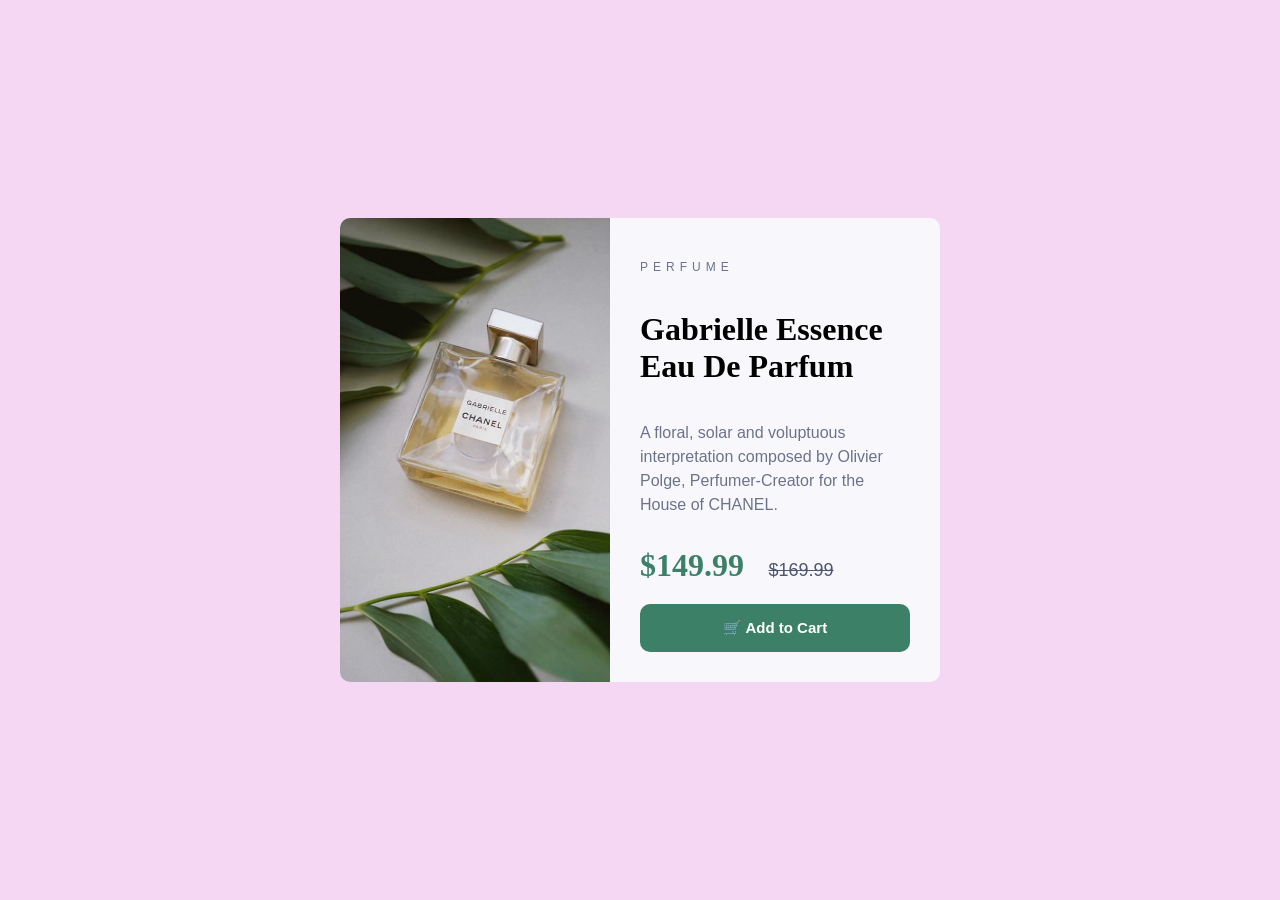
==== Perfume Card/Perfume.html @ e2d63f01 "Add each website in separate folders" ====
<!DOCTYPE html>
<html lang="en">
<head>
  <meta charset="UTF-8">
  <meta name="viewport" content="width=device-width, initial-scale=1.0"> 
  <link rel="stylesheet" href="PerfumeStyle.css">
  <title>Perfume</title>
</head>
<body>
  <div class="product-card">
    <div class="product-image">
      <img src="Perfume.jpg" alt="Gabrielle Essence Eau De Parfum bottle">
    </div>
    <div class="product-details">
      <p class="product-category">Perfume</p>
      <h1 class="product-title">Gabrielle Essence Eau De Parfum</h1>
      <p class="product-description">A floral, solar and voluptuous interpretation composed by Olivier Polge, Perfumer-Creator for the House of CHANEL.</p>
      <div class="price-group">
        <span class="current-price">$149.99</span>
        <span class="original-price">$169.99</span>
      </div>
      <button class="add-to-cart-btn">
      🛒 Add to Cart
      </button>
    </div>
  </div>
</body>
</html>
---- Perfume Card/PerfumeStyle.css ----
head { 
  font-size: 11px; 
  text-align: center; 
  color: hsla(220, 23%, 97%, 0.932); 
}

body {
  font-family: 'Montserrat', sans-serif;
  background-color: hsl(304, 61%, 90%);
  display: flex;
  justify-content: center;
  align-items: center;
  min-height: 100vh;
  margin: 0;
}

.product-card {
  display: flex;
  background-color: hsl(240, 45%, 98%);
  border-radius: 10px;
  overflow: hidden;
  max-width: 600px;
}

.product-image {
  flex: 1; 
}

.product-image img {
  width: 100%;
  height: 100%;
  object-fit: cover;
  display: block;

}

.product-details {
  flex: 1;
  padding: 30px;
  display: flex;
  flex-direction: column;
  justify-content: space-between;
}

.product-category {
  text-transform: uppercase;
  letter-spacing: 5px;
  color: hsl(228, 12%, 48%);
  font-size: 12px;
  margin-bottom: 15px;
}

.product-title {
  font-family: 'Fraunces', serif;
  font-size: 32px;
  color: hsl(0, 0%, 0%);
  margin-bottom: 20px;
}

.product-description {
  font-size: 16px;
  color: hsl(228, 12%, 48%);
  line-height: 1.5;
  margin-bottom:30px;
}
.current-price {
  font-family: 'Fraunces', serif;
  font-size: 32px;
  color: hsl(158, 36%, 37%);
  font-weight: bold;
  margin-right: 20px;
  
}
.original-price {
  font-size: 18px;  
  color: hsl(228, 18%, 38%);
  text-decoration: line-through;
}
.add-to-cart-btn {
  background-color: hsl(158, 36%, 37%);
  font-size: 15px;
  font-weight: bold;
  color: hsl(0, 0%, 100%);
  border: none;
  padding: 15px 0;
  cursor: pointer;
  justify-content: center;
  margin-top: 20px;
  border-radius: 10px
}

.add-to-cart-btn:hover {
  background-color: hsl(158, 36%, 25%);
}
@media screen and (max-width: 768px), (max-width: 480px), (max-width: 1024px) {
    .product-card {
        flex-direction: column;
        max-width: 90%;
    }
}
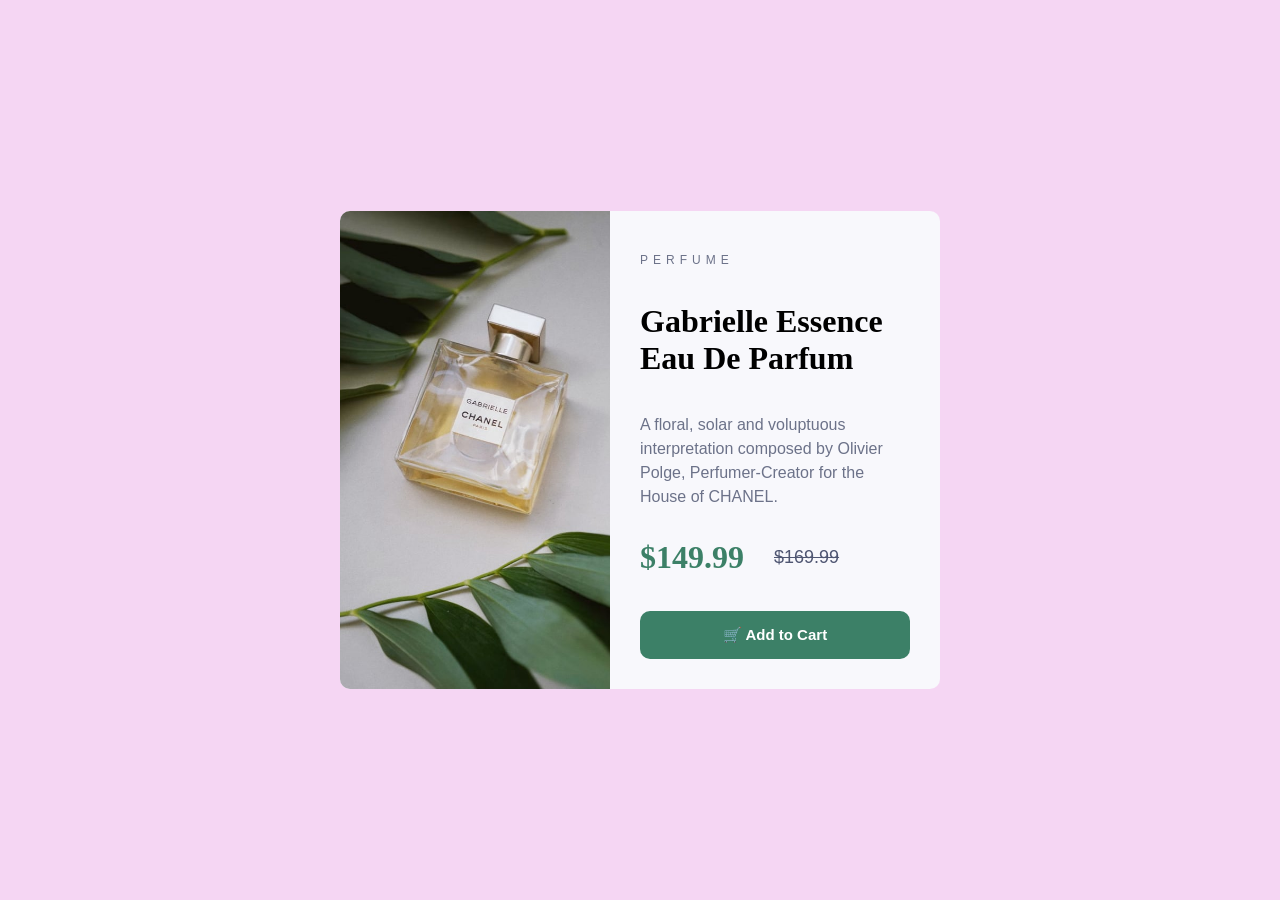
==== commit d4dd6120: "Refactor Perfume product page: remove unnecessary head section, update button padding, and enhance r" ====
--- a/Perfume Card/Perfume.html
+++ b/Perfume Card/Perfume.html
@@ -1,11 +1,9 @@
 <!DOCTYPE html>
 <html lang="en">
-<head>
   <meta charset="UTF-8">
   <meta name="viewport" content="width=device-width, initial-scale=1.0"> 
   <link rel="stylesheet" href="PerfumeStyle.css">
   <title>Perfume</title>
-</head>
 <body>
   <div class="product-card">
     <div class="product-image">
@@ -24,5 +22,6 @@
       </button>
     </div>
   </div>
+  <script src="script.js"></script>
 </body>
 </html>
--- a/Perfume Card/PerfumeStyle.css
+++ b/Perfume Card/PerfumeStyle.css
@@ -1,9 +1,3 @@
-head { 
-  font-size: 11px; 
-  text-align: center; 
-  color: hsla(220, 23%, 97%, 0.932); 
-}
-
 body {
   font-family: 'Montserrat', sans-serif;
   background-color: hsl(304, 61%, 90%);
@@ -82,7 +76,7 @@
   font-weight: bold;
   color: hsl(0, 0%, 100%);
   border: none;
-  padding: 15px 0;
+  padding: 15px 20px;
   cursor: pointer;
   justify-content: center;
   margin-top: 20px;
@@ -92,9 +86,29 @@
 .add-to-cart-btn:hover {
   background-color: hsl(158, 36%, 25%);
 }
-@media screen and (max-width: 768px), (max-width: 480px), (max-width: 1024px) {
+@media screen and (max-width: 768px) {
     .product-card {
         flex-direction: column;
         max-width: 90%;
     }
-}+}
+.price-group {
+  display: flex;
+  align-items: center;
+  gap: 10px;
+  margin-bottom: 15px;
+}
+@media screen and (max-width: 480px){
+   .product-card {
+        flex-direction: column;
+        max-width: 90%;
+    }
+}
+
+@media screen and (max-width: 1024px) {
+   .product-card {
+        flex-direction: column;
+        max-width: 90%;
+    }
+}
+
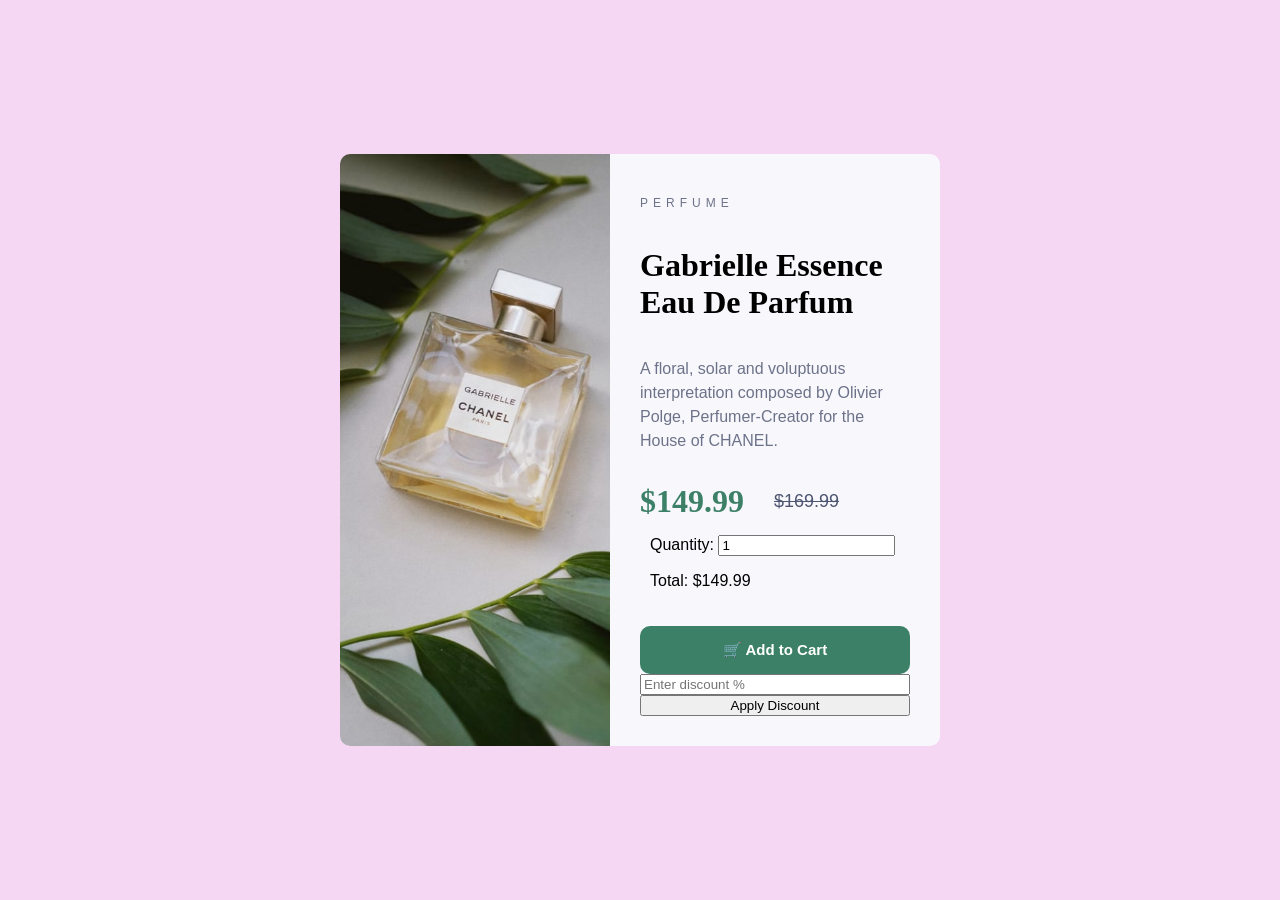
==== commit 9bf24e98: "Add quantity input and total calculation to product page; implement discount functionality" ====
--- a/Perfume Card/Perfume.html
+++ b/Perfume Card/Perfume.html
@@ -17,9 +17,16 @@
         <span class="current-price">$149.99</span>
         <span class="original-price">$169.99</span>
       </div>
+      <div style="display:block; margin-left:10px;">
+        <label for="qty">Quantity:</label>
+        <input type="number" id="qty" value="1" min="1" />
+        <p id="total"></p>
+      </div>  
       <button class="add-to-cart-btn">
       🛒 Add to Cart
       </button>
+      <input id="discount" type="number" placeholder="Enter discount %" />
+      <button id="apply-discount">Apply Discount</button>
     </div>
   </div>
   <script src="script.js"></script>
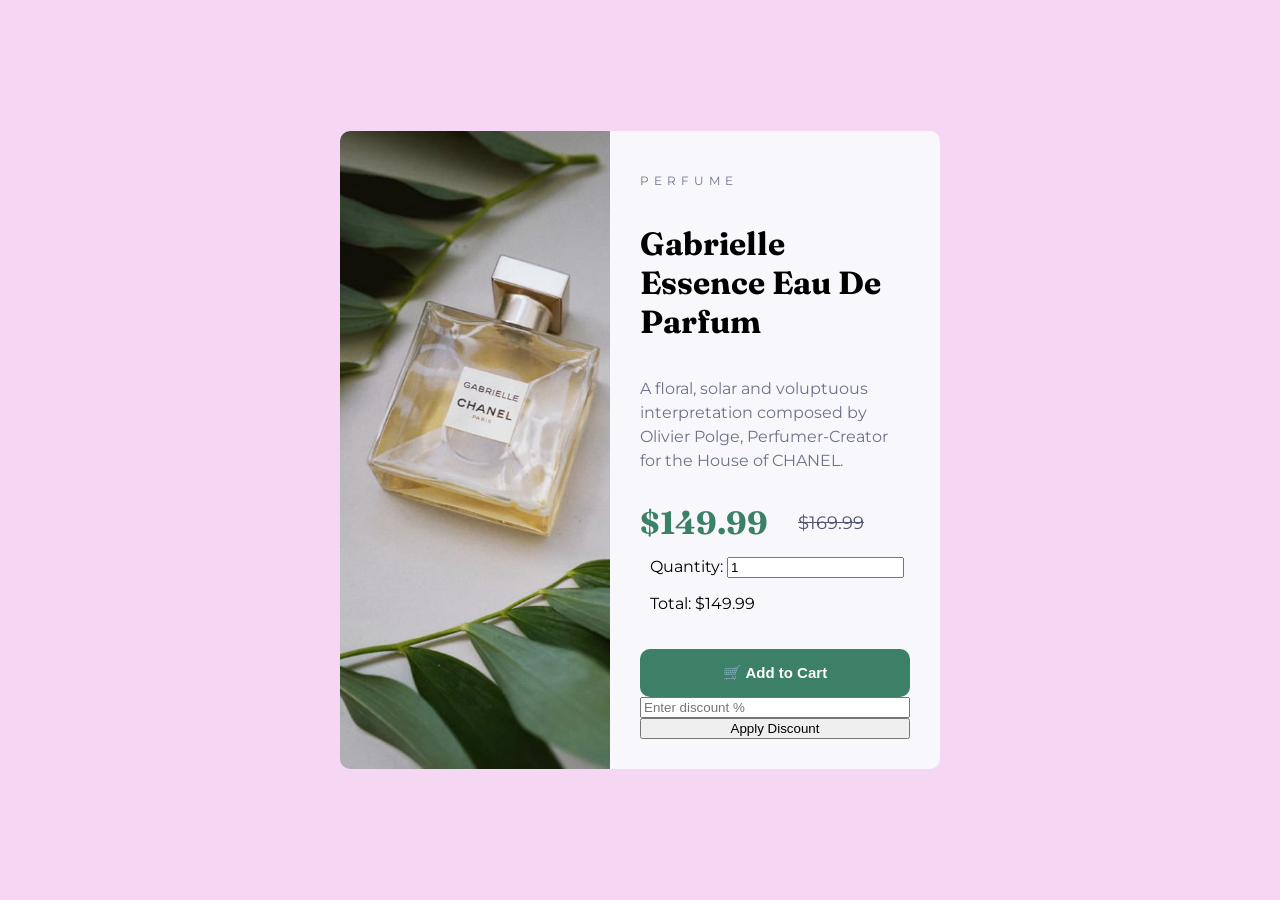
==== commit ed82e764: "Fix HTML and CSS issues — remove inline styles, add missing </head> tag, combine media queries, and " ====
--- a/Perfume Card/Perfume.html
+++ b/Perfume Card/Perfume.html
@@ -1,10 +1,12 @@
 <!DOCTYPE html>
 <html lang="en">
+ <head> 
   <meta charset="UTF-8">
   <meta name="viewport" content="width=device-width, initial-scale=1.0"> 
   <link rel="stylesheet" href="PerfumeStyle.css">
   <title>Perfume</title>
-<body>
+ </head> 
+ <body>
   <div class="product-card">
     <div class="product-image">
       <img src="Perfume.jpg" alt="Gabrielle Essence Eau De Parfum bottle">
@@ -17,7 +19,7 @@
         <span class="current-price">$149.99</span>
         <span class="original-price">$169.99</span>
       </div>
-      <div style="display:block; margin-left:10px;">
+      <div class="product-quantity">
         <label for="qty">Quantity:</label>
         <input type="number" id="qty" value="1" min="1" />
         <p id="total"></p>
@@ -30,5 +32,5 @@
     </div>
   </div>
   <script src="script.js"></script>
-</body>
+ </body>
 </html>
--- a/Perfume Card/PerfumeStyle.css
+++ b/Perfume Card/PerfumeStyle.css
@@ -1,3 +1,5 @@
+@import url('https://fonts.googleapis.com/css2?family=Fraunces:wght@700&family=Montserrat:wght@500;700&display=swap');
+
 body {
   font-family: 'Montserrat', sans-serif;
   background-color: hsl(304, 61%, 90%);
@@ -70,6 +72,10 @@
   color: hsl(228, 18%, 38%);
   text-decoration: line-through;
 }
+.product-quantity {
+  display: block;
+  margin-left: 10px;
+}
 .add-to-cart-btn {
   background-color: hsl(158, 36%, 37%);
   font-size: 15px;
@@ -98,17 +104,11 @@
   gap: 10px;
   margin-bottom: 15px;
 }
-@media screen and (max-width: 480px){
-   .product-card {
-        flex-direction: column;
-        max-width: 90%;
-    }
+@media screen and (max-width: 1024px) {
+  .product-card {
+    flex-direction: column;
+    max-width: 90%;
+  }
 }
 
-@media screen and (max-width: 1024px) {
-   .product-card {
-        flex-direction: column;
-        max-width: 90%;
-    }
-}
 
